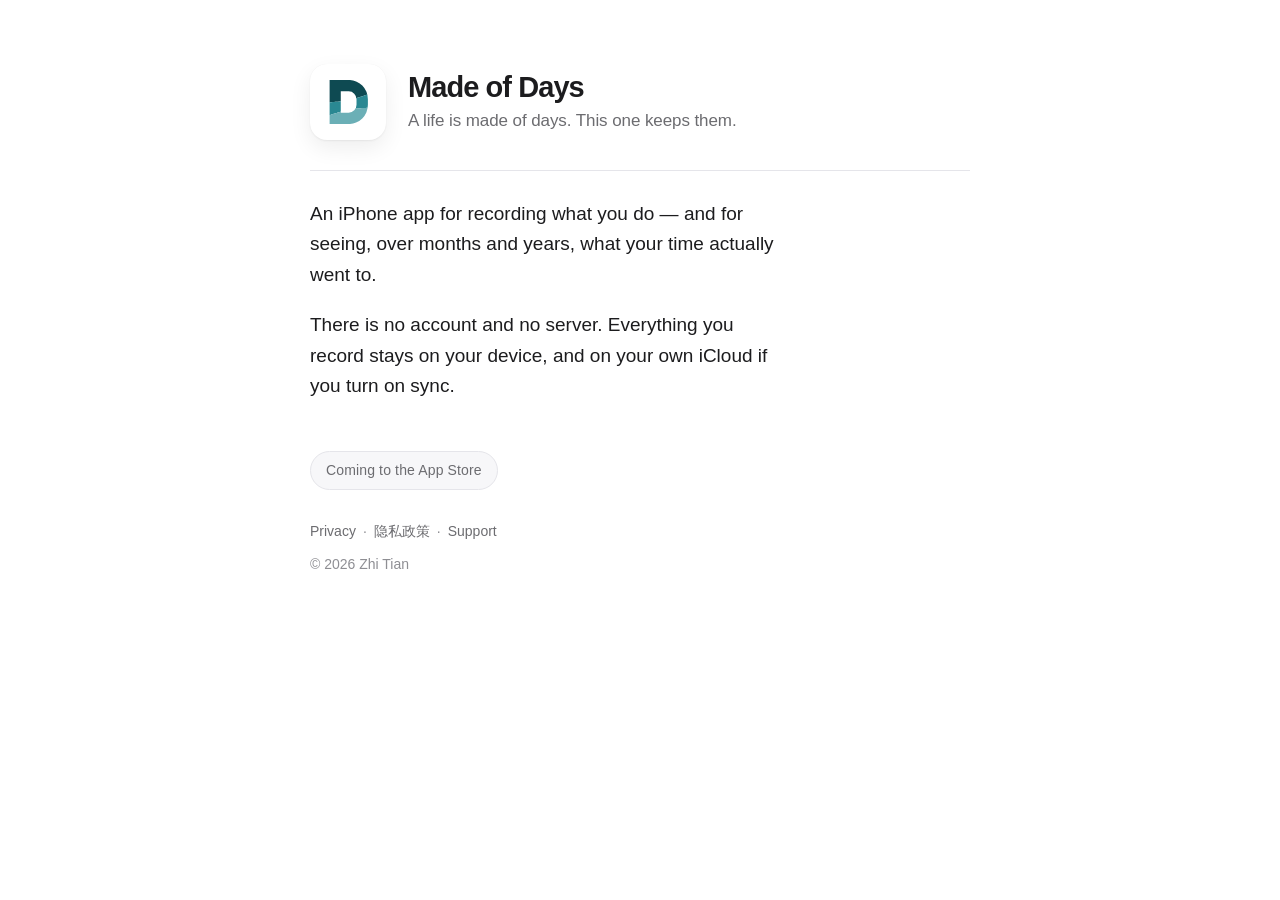
==== public/index.html @ 3f769a4e "Only the site is the site" ====
<!doctype html>
<html lang="en">
<head>
<meta charset="utf-8">
<meta name="viewport" content="width=device-width, initial-scale=1">
<title>Made of Days</title>
<meta name="description" content="An iPhone app for recording what you do, and for seeing what your days are actually made of. Everything stays on your device.">
<meta property="og:title" content="Made of Days">
<meta property="og:description" content="A life is made of days. This one keeps them.">
<meta property="og:type" content="website">
<meta property="og:image" content="/apple-touch-icon.png">
<link rel="icon" href="/favicon.svg" type="image/svg+xml">
<link rel="icon" href="/favicon-32.png" sizes="32x32" type="image/png">
<link rel="apple-touch-icon" href="/apple-touch-icon.png">
<link rel="stylesheet" href="/_style.css?v=2">
</head>
<body class="home">
<main class="wrap">
  <div class="lockup">
    <picture>
      <source srcset="/icon-dark.svg" media="(prefers-color-scheme: dark)">
      <img class="glyph" src="/icon-light.svg" alt="" width="76" height="76">
    </picture>
    <div>
      <h1>Made of Days</h1>
      <p class="tagline">A life is made of days. This one keeps them.</p>
    </div>
  </div>

  <hr class="rule">

  <p>An iPhone app for recording what you do — and for seeing, over months and
  years, what your time actually went to.</p>

  <p>There is no account and no server. Everything you record stays on your
  device, and on your own iCloud if you turn on sync.</p>

  <p><span class="status">Coming to the App Store</span></p>
</main>
<footer>
  <nav>
    <a href="/privacy/">Privacy</a><span class="sep">·</span><a href="/privacy/zh-hans/">隐私政策</a><span class="sep">·</span><a href="/support/">Support</a>
  </nav>
  <div class="legal">© 2026 Zhi Tian</div>
</footer>
</body>
</html>
---- _style.css ----
:root {
  --bg: #ffffff;
  --fg: #1c1c1e;
  --muted: #6c6c70;
  --faint: #8e8e93;
  --rule: #e5e5ea;
  --link: #2a8892;
  --card: #f7f7f9;
}
@media (prefers-color-scheme: dark) {
  :root {
    --bg: #000000;
    --fg: #f2f2f7;
    --muted: #9a9aa0;
    --faint: #79797f;
    --rule: #2c2c2e;
    --link: #6bafb6;
    --card: #131315;
  }
}

* { box-sizing: border-box; }
html { -webkit-text-size-adjust: 100%; }
body {
  margin: 0;
  background: var(--bg);
  color: var(--fg);
  font: 17px/1.65 -apple-system, BlinkMacSystemFont, "Segoe UI", "PingFang SC",
        "Hiragino Sans GB", "Microsoft YaHei", Roboto, Helvetica, Arial, sans-serif;
  padding: 0 22px;
  -webkit-font-smoothing: antialiased;
}
a { color: var(--link); text-decoration-thickness: 1px; text-underline-offset: 2px; }

/* ---------- shared shell ---------- */
.wrap { max-width: 660px; margin: 0 auto; }

/* Small wordmark. Sub-pages only — on the home page the title IS the wordmark,
   so printing it twice would be the same word in two sizes. */
.bar {
  max-width: 660px; margin: 0 auto;
  padding: 26px 0;
  display: flex; align-items: center; gap: 10px;
}
.bar img { width: 26px; height: 26px; border-radius: 22.4%; display: block; }
.bar a {
  color: var(--fg); text-decoration: none;
  font-size: 15px; font-weight: 590; letter-spacing: -.01em;
}

/* ---------- home ---------- */
/* Icon and wordmark are ONE object, on one line. Alone at the top of a page an
   app icon reads as an empty band with a mark floating in it — and this icon's
   own background is white, so on a white page only the glyph survives. Beside
   the name it is what the App Store product page does: mark, name, subtitle. */
.lockup {
  display: flex; align-items: center; gap: 22px;
  padding: 64px 0 30px;
}
.lockup .glyph {
  width: 76px; height: 76px; border-radius: 22.4%; display: block; flex: none;
  /* an inset hairline, because the light icon is white on a white page */
  box-shadow: inset 0 0 0 1px rgba(0,0,0,.09), 0 1px 2px rgba(0,0,0,.06), 0 8px 22px rgba(0,0,0,.07);
}
@media (prefers-color-scheme: dark) {
  .lockup .glyph { box-shadow: inset 0 0 0 1px rgba(255,255,255,.10); }
}
.lockup h1 {
  font-size: 29px; line-height: 1.14; font-weight: 600;
  letter-spacing: -.032em; margin: 0;
}
.tagline {
  font-size: 17px; line-height: 1.4; color: var(--muted);
  margin: 5px 0 0; letter-spacing: -.005em;
}
.home main > p {
  font-size: 19px; line-height: 1.6; margin: 20px 0 0; max-width: 44ch;
}
.home .rule { height: 1px; background: var(--rule); border: 0; margin: 0 0 28px; }
.status {
  display: inline-block; margin-top: 30px;
  padding: 7px 15px; border-radius: 999px;
  background: var(--card); border: 1px solid var(--rule);
  font-size: 14px; color: var(--muted); letter-spacing: .01em;
}
@media (max-width: 400px) {
  .lockup { gap: 16px; padding-top: 48px; }
  .lockup .glyph { width: 62px; height: 62px; }
  .lockup h1 { font-size: 25px; }
  .tagline { font-size: 16px; }
  .home main > p { font-size: 18px; }
}

/* ---------- documents ---------- */
.doc { padding-top: 6px; border-top: 1px solid var(--rule); }
.doc h1 {
  font-size: 33px; line-height: 1.2; letter-spacing: -.028em; font-weight: 600;
  margin: 40px 0 6px;
}
.doc h2 {
  font-size: 20px; line-height: 1.35; letter-spacing: -.015em; font-weight: 600;
  margin: 42px 0 10px;
}
.doc p, .doc li { margin: 12px 0; }
.doc ul { padding-left: 21px; }
.updated { color: var(--faint); font-size: 15px; margin: 0 0 8px; }
.lede {
  margin: 26px 0; padding: 18px 20px;
  background: var(--card); border: 1px solid var(--rule); border-radius: 14px;
}
.lede p { margin: 0; }
.types { color: var(--muted); font-size: 15px; }

/* ---------- footer ---------- */
/* Carries only what the page above does not already say: the sibling pages.
   The name is in the bar (or the title), so it is not repeated here. */
footer {
  max-width: 660px; margin: 0 auto; padding: 30px 0 60px;
  color: var(--faint); font-size: 14px;
}
.doc footer { margin-top: 60px; padding-top: 26px; border-top: 1px solid var(--rule); }
footer nav a { color: var(--muted); text-decoration: none; }
footer nav a:hover { text-decoration: underline; }
footer .sep { color: var(--faint); padding: 0 7px; }
footer .legal { margin-top: 10px; }

/* Negative tracking is a Latin adjustment. Applied to CJK it squeezes glyphs
   that are already on a fixed em box, so the headings read cramped. */
html[lang^="zh"] h1,
html[lang^="zh"] h2,
html[lang^="zh"] .tagline { letter-spacing: 0; }
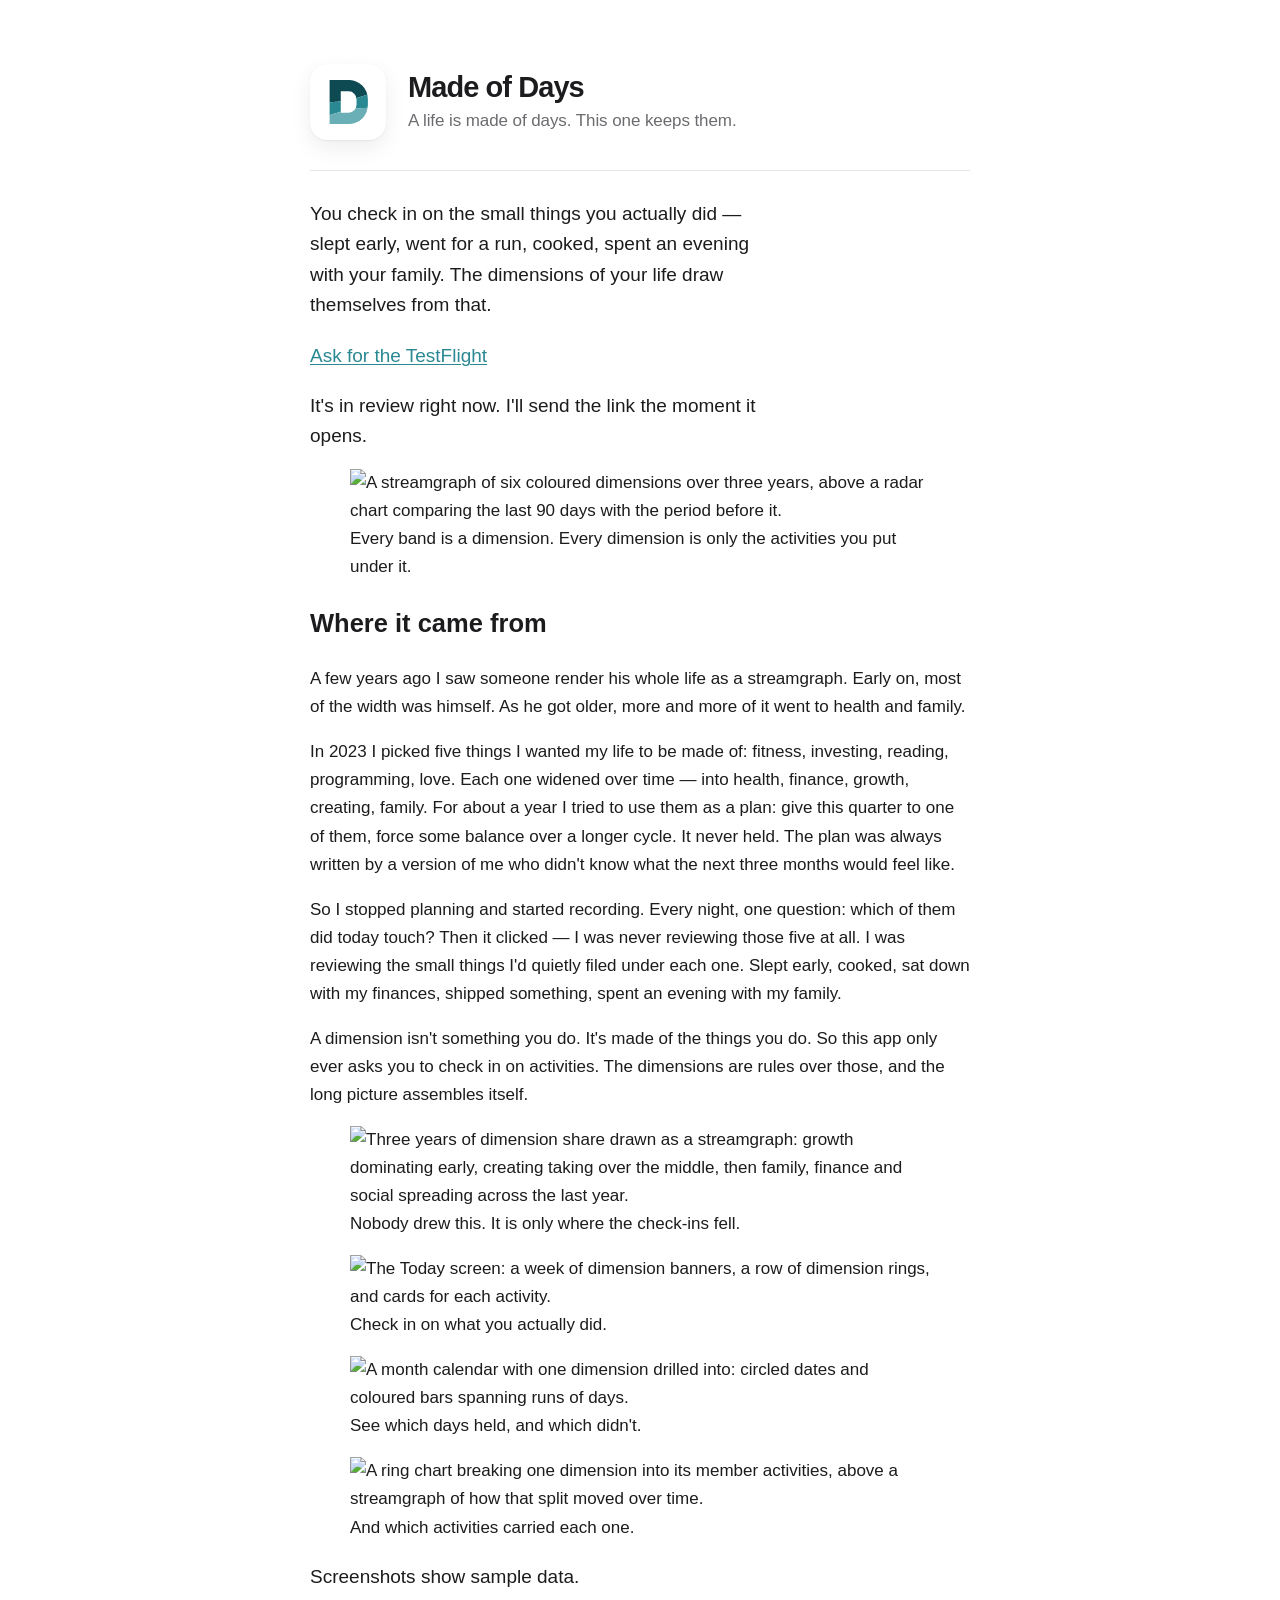
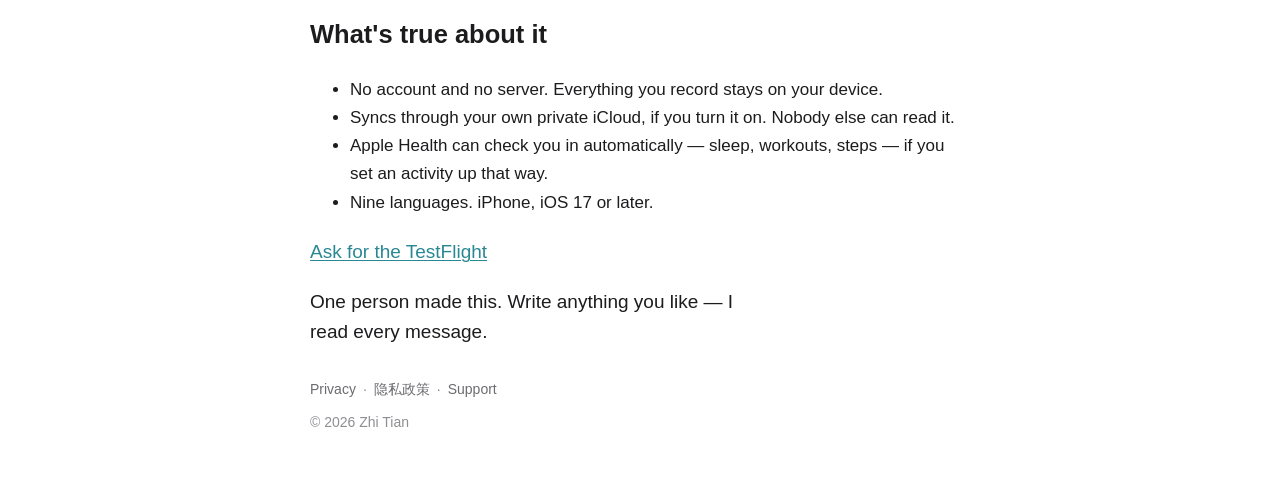
==== commit 5e7495ed: "The home page shows the thing instead of describing it It was one paragraph and a "Coming to the App" ====
--- a/public/index.html
+++ b/public/index.html
@@ -4,15 +4,19 @@
 <meta charset="utf-8">
 <meta name="viewport" content="width=device-width, initial-scale=1">
 <title>Made of Days</title>
-<meta name="description" content="An iPhone app for recording what you do, and for seeing what your days are actually made of. Everything stays on your device.">
+<meta name="description" content="An iPhone app where you check in on the small things you actually did, and the dimensions of your life draw themselves. No account, no server.">
 <meta property="og:title" content="Made of Days">
 <meta property="og:description" content="A life is made of days. This one keeps them.">
 <meta property="og:type" content="website">
-<meta property="og:image" content="/apple-touch-icon.png">
+<meta property="og:image" content="https://madeofdays.pages.dev/og.jpg">
+<meta property="og:image:width" content="1200">
+<meta property="og:image:height" content="630">
+<meta property="og:url" content="https://madeofdays.pages.dev/">
+<meta name="twitter:card" content="summary_large_image">
 <link rel="icon" href="/favicon.svg" type="image/svg+xml">
 <link rel="icon" href="/favicon-32.png" sizes="32x32" type="image/png">
 <link rel="apple-touch-icon" href="/apple-touch-icon.png">
-<link rel="stylesheet" href="/_style.css?v=2">
+<link rel="stylesheet" href="/_style.css?v=4">
 </head>
 <body class="home">
 <main class="wrap">
@@ -29,13 +33,83 @@
 
   <hr class="rule">
 
-  <p>An iPhone app for recording what you do — and for seeing, over months and
-  years, what your time actually went to.</p>
+  <p class="intro">You check in on the small things you actually did — slept
+  early, went for a run, cooked, spent an evening with your family. The
+  dimensions of your life draw themselves from that.</p>
 
-  <p>There is no account and no server. Everything you record stays on your
-  device, and on your own iCloud if you turn on sync.</p>
+  <p class="cta"><a href="mailto:imtianzhi@icloud.com?subject=Made%20of%20Days%20TestFlight">Ask for the TestFlight</a></p>
+  <p class="cta-note">It's in review right now. I'll send the link the moment it opens.</p>
 
-  <p><span class="status">Coming to the App Store</span></p>
+  <figure class="hero-shot">
+    <img class="shot" src="/shots/stats.webp" width="640" height="1391"
+         alt="A streamgraph of six coloured dimensions over three years, above a radar chart comparing the last 90 days with the period before it.">
+    <figcaption>Every band is a dimension. Every dimension is only the
+    activities you put under it.</figcaption>
+  </figure>
+
+  <section class="story">
+    <h2>Where it came from</h2>
+
+    <p>A few years ago I saw someone render his whole life as a streamgraph.
+    Early on, most of the width was himself. As he got older, more and more of
+    it went to health and family.</p>
+
+    <p>In 2023 I picked five things I wanted my life to be made of: fitness,
+    investing, reading, programming, love. Each one widened over time — into
+    health, finance, growth, creating, family. For about a year I tried to use
+    them as a plan: give this quarter to one of them, force some balance over a
+    longer cycle. It never held. The plan was always written by a version of me
+    who didn't know what the next three months would feel like.</p>
+
+    <p>So I stopped planning and started recording. Every night, one question:
+    which of them did today touch? Then it clicked — I was never reviewing those
+    five at all. I was reviewing the small things I'd quietly filed under each
+    one. Slept early, cooked, sat down with my finances, shipped something,
+    spent an evening with my family.</p>
+
+    <p>A dimension isn't something you do. It's made of the things you do. So
+    this app only ever asks you to check in on activities. The dimensions are
+    rules over those, and the long picture assembles itself.</p>
+  </section>
+
+  <figure class="river">
+    <img src="/shots/river.webp" width="1320" height="647"
+         alt="Three years of dimension share drawn as a streamgraph: growth dominating early, creating taking over the middle, then family, finance and social spreading across the last year.">
+    <figcaption>Nobody drew this. It is only where the check-ins fell.</figcaption>
+  </figure>
+
+  <div class="shots">
+    <figure>
+      <img class="shot" src="/shots/today.webp" width="640" height="1391"
+           alt="The Today screen: a week of dimension banners, a row of dimension rings, and cards for each activity.">
+      <figcaption>Check in on what you actually did.</figcaption>
+    </figure>
+    <figure>
+      <img class="shot" src="/shots/calendar.webp" width="640" height="1391"
+           alt="A month calendar with one dimension drilled into: circled dates and coloured bars spanning runs of days.">
+      <figcaption>See which days held, and which didn't.</figcaption>
+    </figure>
+    <figure>
+      <img class="shot" src="/shots/contribution.webp" width="640" height="1391"
+           alt="A ring chart breaking one dimension into its member activities, above a streamgraph of how that split moved over time.">
+      <figcaption>And which activities carried each one.</figcaption>
+    </figure>
+  </div>
+
+  <p class="sample">Screenshots show sample data.</p>
+
+  <section class="facts">
+    <h2>What's true about it</h2>
+    <ul>
+      <li>No account and no server. Everything you record stays on your device.</li>
+      <li>Syncs through your own private iCloud, if you turn it on. Nobody else can read it.</li>
+      <li>Apple Health can check you in automatically — sleep, workouts, steps — if you set an activity up that way.</li>
+      <li>Nine languages. iPhone, iOS&nbsp;17 or later.</li>
+    </ul>
+  </section>
+
+  <p class="cta tail"><a href="mailto:imtianzhi@icloud.com?subject=Made%20of%20Days%20TestFlight">Ask for the TestFlight</a></p>
+  <p class="cta-note">One person made this. Write anything you like — I read every message.</p>
 </main>
 <footer>
   <nav>
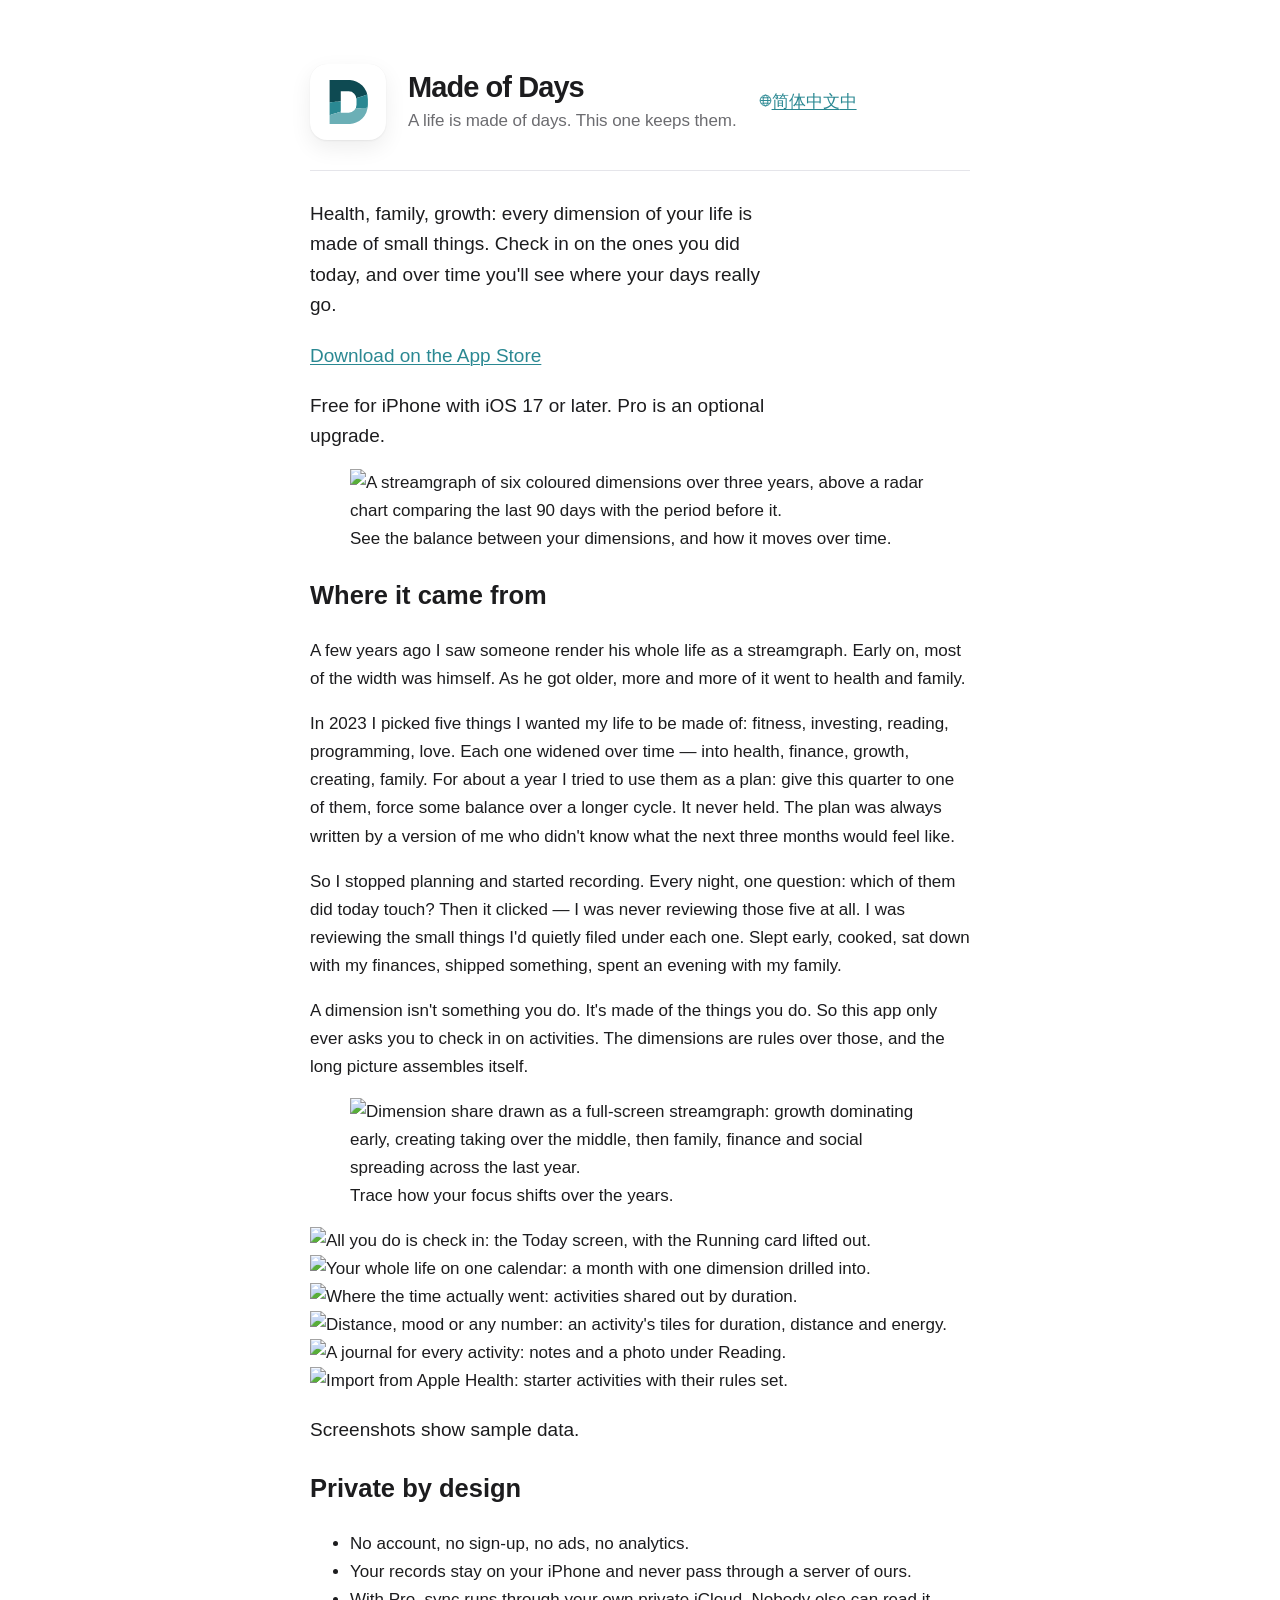
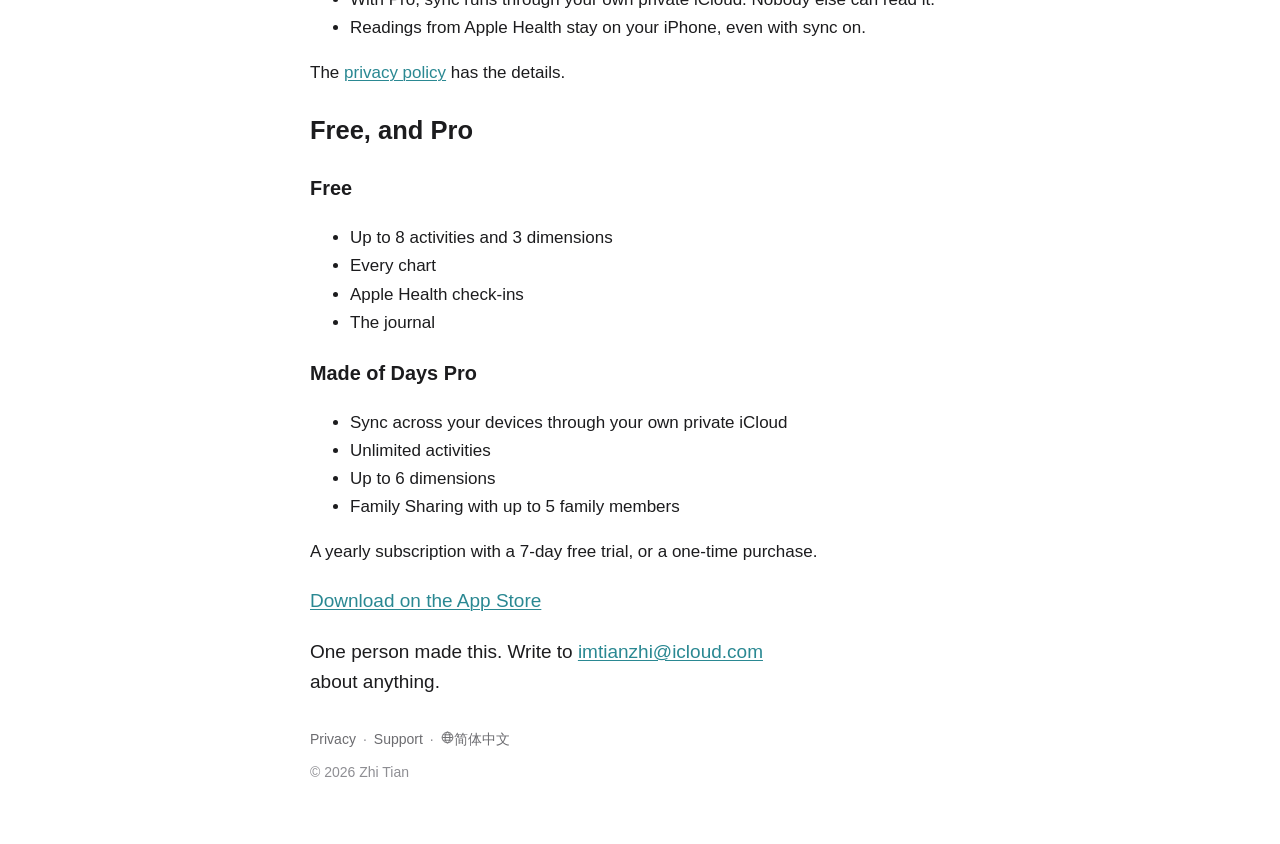
==== commit 7e2f6abc: "The site speaks Chinese, and says what 1.0 actually is Every page now exists in English and Simplifi" ====
--- a/public/index.html
+++ b/public/index.html
@@ -13,10 +13,13 @@
 <meta property="og:image:height" content="630">
 <meta property="og:url" content="https://madeofdays.pages.dev/">
 <meta name="twitter:card" content="summary_large_image">
+<meta name="apple-itunes-app" content="app-id=6802513787">
+<link rel="alternate" hreflang="en" href="https://madeofdays.pages.dev/">
+<link rel="alternate" hreflang="zh-Hans" href="https://madeofdays.pages.dev/zh-hans/">
 <link rel="icon" href="/favicon.svg" type="image/svg+xml">
 <link rel="icon" href="/favicon-32.png" sizes="32x32" type="image/png">
 <link rel="apple-touch-icon" href="/apple-touch-icon.png">
-<link rel="stylesheet" href="/_style.css?v=4">
+<link rel="stylesheet" href="/_style.css?v=5">
 </head>
 <body class="home">
 <main class="wrap">
@@ -29,25 +32,25 @@
       <h1>Made of Days</h1>
       <p class="tagline">A life is made of days. This one keeps them.</p>
     </div>
+    <a class="lang" href="/zh-hans/" lang="zh-Hans" hreflang="zh-Hans" aria-label="简体中文"><svg class="globe" viewBox="0 0 16 16" width="13" height="13" aria-hidden="true"><circle cx="8" cy="8" r="6.6" fill="none" stroke="currentColor" stroke-width="1.2"/><ellipse cx="8" cy="8" rx="2.9" ry="6.6" fill="none" stroke="currentColor" stroke-width="1.2"/><path d="M1.6 8h12.8M2.6 4.7h10.8M2.6 11.3h10.8" fill="none" stroke="currentColor" stroke-width="1.2"/></svg><span class="lang-name">简体中文</span><span class="lang-mark" aria-hidden="true">中</span></a>
   </div>
 
   <hr class="rule">
 
-  <p class="intro">You check in on the small things you actually did — slept
-  early, went for a run, cooked, spent an evening with your family. The
-  dimensions of your life draw themselves from that.</p>
+  <p class="intro">Health, family, growth: every dimension of your life is made
+  of small things. Check in on the ones you did today, and over time you'll see
+  where your days really go.</p>
 
-  <p class="cta"><a href="mailto:imtianzhi@icloud.com?subject=Made%20of%20Days%20TestFlight">Ask for the TestFlight</a></p>
-  <p class="cta-note">It's in review right now. I'll send the link the moment it opens.</p>
+  <p class="cta"><a href="https://apps.apple.com/app/id6802513787">Download on the App Store</a></p>
+  <p class="cta-note">Free for iPhone with iOS&nbsp;17 or later. Pro is an optional upgrade.</p>
 
   <figure class="hero-shot">
     <img class="shot" src="/shots/stats.webp" width="640" height="1391"
          alt="A streamgraph of six coloured dimensions over three years, above a radar chart comparing the last 90 days with the period before it.">
-    <figcaption>Every band is a dimension. Every dimension is only the
-    activities you put under it.</figcaption>
+    <figcaption>See the balance between your dimensions, and how it moves over time.</figcaption>
   </figure>
 
-  <section class="story">
+  <section class="story" id="story">
     <h2>Where it came from</h2>
 
     <p>A few years ago I saw someone render his whole life as a streamgraph.
@@ -73,47 +76,70 @@
   </section>
 
   <figure class="river">
-    <img src="/shots/river.webp" width="1320" height="647"
-         alt="Three years of dimension share drawn as a streamgraph: growth dominating early, creating taking over the middle, then family, finance and social spreading across the last year.">
-    <figcaption>Nobody drew this. It is only where the check-ins fell.</figcaption>
+    <img src="/shots/river.webp" width="1320" height="580"
+         alt="Dimension share drawn as a full-screen streamgraph: growth dominating early, creating taking over the middle, then family, finance and social spreading across the last year.">
+    <figcaption>Trace how your focus shifts over the years.</figcaption>
   </figure>
 
   <div class="shots">
-    <figure>
-      <img class="shot" src="/shots/today.webp" width="640" height="1391"
-           alt="The Today screen: a week of dimension banners, a row of dimension rings, and cards for each activity.">
-      <figcaption>Check in on what you actually did.</figcaption>
-    </figure>
-    <figure>
-      <img class="shot" src="/shots/calendar.webp" width="640" height="1391"
-           alt="A month calendar with one dimension drilled into: circled dates and coloured bars spanning runs of days.">
-      <figcaption>See which days held, and which didn't.</figcaption>
-    </figure>
-    <figure>
-      <img class="shot" src="/shots/contribution.webp" width="640" height="1391"
-           alt="A ring chart breaking one dimension into its member activities, above a streamgraph of how that split moved over time.">
-      <figcaption>And which activities carried each one.</figcaption>
-    </figure>
+    <img class="shot" src="/shots/card-check-in.webp" width="640" height="1391" loading="lazy"
+         alt="All you do is check in: the Today screen, with the Running card lifted out.">
+    <img class="shot" src="/shots/card-calendar.webp" width="640" height="1391" loading="lazy"
+         alt="Your whole life on one calendar: a month with one dimension drilled into.">
+    <img class="shot" src="/shots/card-time.webp" width="640" height="1391" loading="lazy"
+         alt="Where the time actually went: activities shared out by duration.">
+    <img class="shot" src="/shots/card-numbers.webp" width="640" height="1391" loading="lazy"
+         alt="Distance, mood or any number: an activity's tiles for duration, distance and energy.">
+    <img class="shot" src="/shots/card-journal.webp" width="640" height="1391" loading="lazy"
+         alt="A journal for every activity: notes and a photo under Reading.">
+    <img class="shot" src="/shots/card-health.webp" width="640" height="1391" loading="lazy"
+         alt="Import from Apple Health: starter activities with their rules set.">
   </div>
 
   <p class="sample">Screenshots show sample data.</p>
 
   <section class="facts">
-    <h2>What's true about it</h2>
+    <h2>Private by design</h2>
     <ul>
-      <li>No account and no server. Everything you record stays on your device.</li>
-      <li>Syncs through your own private iCloud, if you turn it on. Nobody else can read it.</li>
-      <li>Apple Health can check you in automatically — sleep, workouts, steps — if you set an activity up that way.</li>
-      <li>Nine languages. iPhone, iOS&nbsp;17 or later.</li>
+      <li>No account, no sign-up, no ads, no analytics.</li>
+      <li>Your records stay on your iPhone and never pass through a server of ours.</li>
+      <li>With Pro, sync runs through your own private iCloud. Nobody else can read it.</li>
+      <li>Readings from Apple Health stay on your iPhone, even with sync on.</li>
     </ul>
+    <p class="note">The <a href="/privacy/">privacy policy</a> has the details.</p>
   </section>
 
-  <p class="cta tail"><a href="mailto:imtianzhi@icloud.com?subject=Made%20of%20Days%20TestFlight">Ask for the TestFlight</a></p>
-  <p class="cta-note">One person made this. Write anything you like — I read every message.</p>
+  <section class="plans">
+    <h2>Free, and Pro</h2>
+    <div class="plan-grid">
+      <div class="plan">
+        <h3>Free</h3>
+        <ul>
+          <li>Up to 8 activities and 3 dimensions</li>
+          <li>Every chart</li>
+          <li>Apple Health check-ins</li>
+          <li>The journal</li>
+        </ul>
+      </div>
+      <div class="plan pro">
+        <h3>Made of Days Pro</h3>
+        <ul>
+          <li>Sync across your devices through your own private iCloud</li>
+          <li>Unlimited activities</li>
+          <li>Up to 6 dimensions</li>
+          <li>Family Sharing with up to 5 family members</li>
+        </ul>
+        <p class="plan-terms">A yearly subscription with a 7-day free trial, or a one-time purchase.</p>
+      </div>
+    </div>
+  </section>
+
+  <p class="cta tail"><a href="https://apps.apple.com/app/id6802513787">Download on the App Store</a></p>
+  <p class="cta-note">One person made this. Write to <a href="mailto:imtianzhi@icloud.com">imtianzhi@icloud.com</a> about anything.</p>
 </main>
 <footer>
   <nav>
-    <a href="/privacy/">Privacy</a><span class="sep">·</span><a href="/privacy/zh-hans/">隐私政策</a><span class="sep">·</span><a href="/support/">Support</a>
+    <a href="/privacy/">Privacy</a><span class="sep">·</span><a href="/support/">Support</a><span class="sep">·</span><a class="lang-link" href="/zh-hans/" lang="zh-Hans" hreflang="zh-Hans"><svg class="globe" viewBox="0 0 16 16" width="13" height="13" aria-hidden="true"><circle cx="8" cy="8" r="6.6" fill="none" stroke="currentColor" stroke-width="1.2"/><ellipse cx="8" cy="8" rx="2.9" ry="6.6" fill="none" stroke="currentColor" stroke-width="1.2"/><path d="M1.6 8h12.8M2.6 4.7h10.8M2.6 11.3h10.8" fill="none" stroke="currentColor" stroke-width="1.2"/></svg>简体中文</a>
   </nav>
   <div class="legal">© 2026 Zhi Tian</div>
 </footer>
